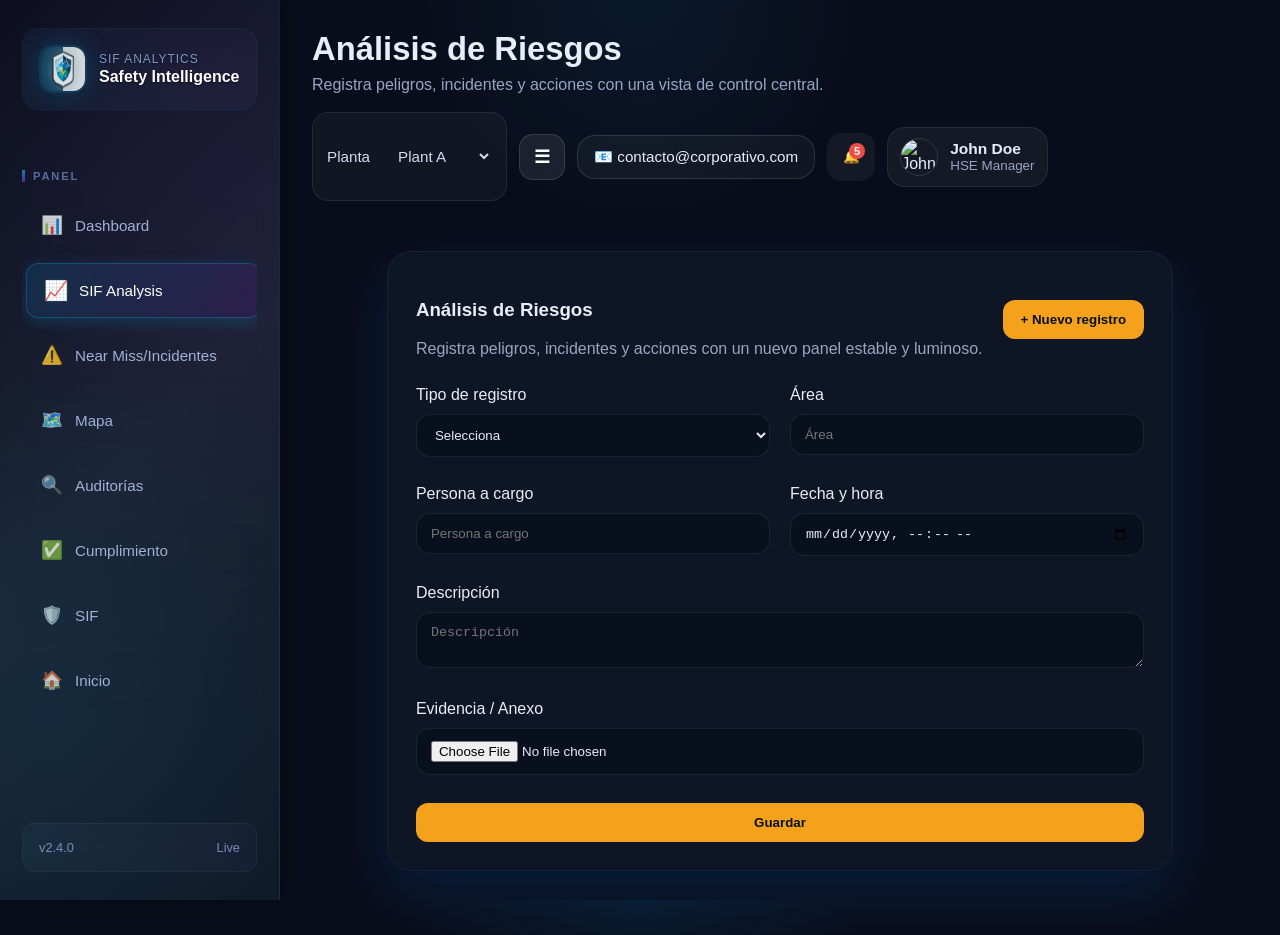
==== OneDrive/Documents/Sistema de gestion de riesgos/analisis.html @ 883df549 "Add risk management project files" ====
<!DOCTYPE html>
<html lang="es">
<head>
  <meta charset="UTF-8">
  <title>Análisis de Riesgos - Sistema de Gestión de Riesgos</title>
  <link rel="stylesheet" href="styles.css">
</head>
<body class="dashboard-shell">
  <aside class="sidebar">
    <div>
      <div class="sidebar-brand">
        <a href="inicio.html" class="sidebar-brand-link">
          <img src="descarga.webp" alt="Logo">
          <div>
            <span class="brand-label">SIF Analytics</span>
            <strong>Safety Intelligence</strong>
          </div>
        </a>
      </div>
      <div class="sidebar-section">Panel</div>
      <nav class="sidebar-nav">
        <a href="dashboard.html"><span class="nav-icon">📊</span>Dashboard</a>
        <a href="analisis.html" class="active"><span class="nav-icon">📈</span>SIF Analysis</a>
        <a href="incidentes.html"><span class="nav-icon">⚠️</span>Near Miss/Incidentes</a>
        <a href="mapa.html"><span class="nav-icon">🗺️</span>Mapa</a>
        <a href="auditorias.html"><span class="nav-icon">🔍</span>Auditorías</a>
        <a href="cumplimiento.html"><span class="nav-icon">✅</span>Cumplimiento</a>
        <a href="SIF.html"><span class="nav-icon">🛡️</span>SIF</a>
        <a href="inicio.html"><span class="nav-icon">🏠</span>Inicio</a>
      </nav>
    </div>
    <div class="sidebar-footer">
      <div>v2.4.0</div>
      <div>Live</div>
    </div>
  </aside>

  <main class="dashboard-main">
    <header class="topbar">
      <div class="topbar-title">
        <h1>Análisis de Riesgos</h1>
        <p>Registra peligros, incidentes y acciones con una vista de control central.</p>
      </div>
      <div class="topbar-actions">
        <div class="control-pill">
          <span>Planta</span>
          <select>
            <option>Plant A</option>
            <option>All Plants</option>
          </select>
        </div>
        <button class="sidebar-toggle" onclick="document.body.classList.toggle('sidebar-collapsed')" title="Mostrar u ocultar menú">☰</button>
        <div class="email-chip">📧 contacto@corporativo.com</div>
        <button class="icon-button" title="Notificaciones">
          <span class="notification-dot">5</span>
          🔔
        </button>
        <div class="user-widget small">
          <img src="https://i.pravatar.cc/100?img=12" alt="John Doe">
          <div>
            <div class="user-name">John Doe</div>
            <div class="user-role">HSE Manager</div>
          </div>
        </div>
      </div>
    </header>

  <section class="page-content">
    <section class="page-surface" style="max-width: 900px; margin: auto;">
      <div style="display:flex; justify-content:space-between; flex-wrap:wrap; gap:20px; align-items:center;">
        <div>
          <h1>Análisis de Riesgos</h1>
          <p style="color:#9aa5c5; margin: 10px 0 0;">Registra peligros, incidentes y acciones con un nuevo panel estable y luminoso.</p>
        </div>
        <button class="button-primary">+ Nuevo registro</button>
      </div>

      <form style="margin-top: 28px; display:grid; gap:18px;">
        <div class="form-row">
          <label>
            Tipo de registro
            <select required>
              <option value="">Selecciona</option>
              <option>Peligro potencial</option>
              <option>Accidente</option>
              <option>Casi accidente</option>
              <option>Primeros auxilios</option>
            </select>
          </label>
          <label>
            Área
            <input type="text" placeholder="Área" required>
          </label>
        </div>

        <div class="form-row">
          <label>
            Persona a cargo
            <input type="text" placeholder="Persona a cargo" required>
          </label>
          <label>
            Fecha y hora
            <input type="datetime-local" required>
          </label>
        </div>

        <label>
          Descripción
          <textarea placeholder="Descripción" required></textarea>
        </label>

        <label>
          Evidencia / Anexo
          <input type="file">
        </label>

        <button type="submit" class="continue-btn">Guardar</button>
      </form>
    </section>
  </section>
  </main>
</body>
</html>
---- OneDrive/Documents/Sistema de gestion de riesgos/styles.css ----
:root {
  --bg: #090d1b;
  --surface: #101827;
  --surface-strong: #0e1625;
  --border: #17213a;
  --accent: #0ca8ea;
  --accent-soft: rgba(12, 168, 234, 0.16);
  --text: #e8eef7;
  --muted: #9aa5c5;
  --danger: #f4a11b;
}

*, *::before, *::after {
  box-sizing: border-box;
}

html {
  scroll-behavior: smooth;
}

body {
  margin: 0;
  padding: 0;
  min-height: 100vh;
  background: radial-gradient(circle at top, rgba(12, 168, 234, 0.08), transparent 20%), var(--bg);
  color: var(--text);
  font-family: Arial, sans-serif;
}

body.dark-theme {
  background-color: #121212;
  color: #fff;
}

header.global-header {
  position: sticky;
  top: 0;
  z-index: 100;
  display: flex;
  flex-direction: column;
  gap: 0;
  background: rgba(15, 22, 32, 0.96);
  border-bottom: 1px solid #192133;
  box-shadow: 0 18px 40px rgba(0, 0, 0, 0.26);
}

header.global-header .header-row {
  display: flex;
  flex-wrap: wrap;
  align-items: center;
  justify-content: space-between;
  gap: 16px;
  padding: 14px 32px;
}

header.global-header .header-row.centered-nav {
  justify-content: center;
}

header.global-header .nav-row {
  padding-bottom: 18px;
  border-top: 1px solid rgba(255, 255, 255, 0.06);
}

.global-nav {
  transition: max-height 0.3s ease, opacity 0.25s ease;
  max-height: 1200px;
  opacity: 1;
  overflow: hidden;
}

.nav-toggle,
.sidebar-toggle {
  display: inline-flex;
  align-items: center;
  justify-content: center;
  width: 46px;
  height: 46px;
  background: rgba(255,255,255,0.08);
  color: #fff;
  border: 1px solid rgba(255,255,255,0.12);
  border-radius: 14px;
  cursor: pointer;
  font-size: 1.15rem;
  line-height: 1;
  transition: background 0.2s ease, transform 0.2s ease, border-color 0.2s ease;
}

.nav-toggle:hover,
.sidebar-toggle:hover {
  background: rgba(255,255,255,0.16);
  transform: translateY(-1px);
  border-color: rgba(255,255,255,0.2);
}

body.nav-collapsed .global-nav {
  max-height: 0;
  opacity: 0;
}

@keyframes fadeInUp {
  from {
    opacity: 0;
    transform: translateY(18px);
  }
  to {
    opacity: 1;
    transform: translateY(0);
  }
}

header.global-header,
.hero-section,
.stats-container,
.modules-section,
.dashboard-main,
.page-content {
  animation: fadeInUp 0.5s ease-out both;
}

.topbar-row {
  width: 100%;
  display: flex;
  flex-wrap: wrap;
  align-items: center;
  justify-content: space-between;
  gap: 16px;
  padding: 14px 32px 0;
}

.topbar-left,
.topbar-right {
  display: flex;
  align-items: center;
  gap: 12px;
}

.topbar-right {
  justify-content: flex-end;
  flex-wrap: wrap;
}

.email-chip {
  display: inline-flex;
  align-items: center;
  gap: 10px;
  padding: 12px 16px;
  border-radius: 18px;
  border: 1px solid rgba(255, 255, 255, 0.12);
  background: rgba(255, 255, 255, 0.04);
  color: var(--text);
  font-size: 0.95rem;
}

.user-widget.small {
  padding: 10px 12px;
  border-radius: 18px;
}

.user-widget.small img {
  width: 38px;
  height: 38px;
}

.icon-button.small {
  width: 44px;
  height: 44px;
}

.global-brand {
  display: flex;
  align-items: center;
  gap: 14px;
}


.global-brand a {
  display: flex;
  align-items: center;
  gap: 12px;
}

.global-brand img {
  width: 56px;
  height: auto;
  border-radius: 16px;
  box-shadow: 0 0 20px rgba(12, 168, 234, 0.18);
}

.global-brand span {
  display: inline-flex;
  align-items: center;
  gap: 8px;
  font-size: 1rem;
  font-weight: 800;
  color: #f5f9ff;
}

.global-nav {
  display: flex;
  flex-wrap: wrap;
  gap: 12px;
  align-items: center;
  justify-content: flex-end;
}

.global-nav a {
  color: var(--muted);
  padding: 10px 14px;
  border-radius: 999px;
  transition: color 0.2s ease, background 0.2s ease;
}

.global-nav a:hover,
.global-nav a.active {
  color: #fff;
  background: rgba(12, 168, 234, 0.14);
}

.page-content {
  padding: 24px 32px 40px;
  max-width: 1180px;
  margin: 0 auto;
}

.page-surface {
  background: rgba(15, 23, 38, 0.96);
  border: 1px solid var(--border);
  border-radius: 24px;
  padding: 28px;
  box-shadow: 0 24px 60px rgba(0, 120, 215, 0.16);
  backdrop-filter: blur(12px);
}

.button-primary,
.secondary-button,
.continue-btn,
.auth-btn,
button {
  border: none;
  border-radius: 12px;
  padding: 12px 18px;
  font-weight: 700;
  cursor: pointer;
  transition: transform 0.2s ease, box-shadow 0.2s ease, background 0.2s ease;
}

.button-primary,
.continue-btn {
  background: var(--danger);
  color: #08101d;
}

.button-primary:hover,
.continue-btn:hover,
.auth-btn:hover,
button:hover {
  transform: translateY(-1px);
  box-shadow: 0 16px 34px rgba(244, 161, 27, 0.2);
}

.secondary-button {
  background: transparent;
  border: 1px solid rgba(244, 161, 27, 0.4);
  color: var(--text);
}

input,
select,
textarea {
  width: 100%;
  padding: 12px 14px;
  margin: 10px 0;
  border: 1px solid rgba(255,255,255,0.08);
  border-radius: 14px;
  background: rgba(9, 17, 30, 0.92);
  color: var(--text);
}

input:focus,
select:focus,
textarea:focus {
  outline: none;
  border-color: var(--accent);
  box-shadow: 0 0 0 4px rgba(12, 168, 234, 0.12);
}

a {
  color: inherit;
}

.form-row {
  display: grid;
  grid-template-columns: repeat(auto-fit, minmax(220px, 1fr));
  gap: 20px;
}

.card,
.summary-card,
.chart-container,
.panel,
.body-panel {
  background: rgba(14, 23, 38, 0.96);
  border: 1px solid rgba(41, 57, 85, 0.85);
  border-radius: 20px;
  box-shadow: 0 20px 50px rgba(0, 100, 210, 0.12);
}

.card,
.summary-card,
.chart-container,
.panel,
.body-panel {
  padding: 22px;
}

.card:hover,
.summary-card:hover,
.chart-container:hover,
.panel:hover,
.body-panel:hover {
  transform: translateY(-3px);
  border-color: rgba(12, 168, 234, 0.4);
}

.summary-card h3,
.card h2,
.panel h2,
.chart-box h3 {
  margin: 0 0 14px;
  color: #9aa5c5;
}

.summary-card .value,
.stat-number,
.card p,
.chart-box p {
  color: #fff;
}

@media (max-width: 900px) {
  .global-header {
    justify-content: center;
  }
  .global-nav {
    justify-content: center;
    width: 100%;
  }
}

@media (max-width: 640px) {
  .page-content {
    padding: 20px 18px 32px;
  }
}

.dashboard-shell {
  display: grid;
  grid-template-columns: 280px 1fr;
  min-height: 100vh;
  height: 100vh;
  transition: grid-template-columns 0.25s ease;
}

.dashboard-shell.sidebar-collapsed {
  grid-template-columns: 0 1fr;
}

.sidebar {
  width: 280px;
  min-width: 280px;
  height: 100vh;
  max-height: 100vh;
  background: linear-gradient(135deg, #0a0f1c 0%, #1a2332 50%, #0e1724 100%);
  border-right: 1px solid rgba(12,168,234,0.15);
  padding: 28px 22px;
  display: flex;
  flex-direction: column;
  justify-content: space-between;
  transition: width 0.25s ease, opacity 0.25s ease;
  overflow: hidden;
  box-shadow: 4px 0 20px rgba(0,0,0,0.3);
  position: relative;
}

.sidebar::before {
  content: '';
  position: absolute;
  top: 0;
  left: 0;
  right: 0;
  bottom: 0;
  background: radial-gradient(circle at 20% 80%, rgba(12,168,234,0.08) 0%, transparent 50%),
              radial-gradient(circle at 80% 20%, rgba(168,12,234,0.06) 0%, transparent 50%);
  pointer-events: none;
}

.sidebar > div:first-child {
  flex: 1;
  overflow-y: auto;
  display: flex;
  flex-direction: column;
  gap: 0;
}

.sidebar > div:first-child::-webkit-scrollbar {
  width: 6px;
}

.sidebar > div:first-child::-webkit-scrollbar-thumb {
  background: rgba(255,255,255,0.12);
  border-radius: 3px;
}

.sidebar > div:first-child::-webkit-scrollbar-track {
  background: transparent;
}

.dashboard-shell.sidebar-collapsed .sidebar {
  width: 0;
  min-width: 0;
  opacity: 0;
  pointer-events: none;
}

.dashboard-shell.sidebar-collapsed .dashboard-main {
  padding-left: 32px;
}

.sidebar-brand {
  display: flex;
  align-items: center;
  gap: 14px;
  margin-bottom: 32px;
  padding: 16px;
  background: rgba(255,255,255,0.02);
  border-radius: 16px;
  border: 1px solid rgba(12,168,234,0.1);
  backdrop-filter: blur(10px);
  position: relative;
  overflow: hidden;
}

.sidebar-brand::before {
  content: '';
  position: absolute;
  top: 0;
  left: 0;
  right: 0;
  bottom: 0;
  background: linear-gradient(45deg, rgba(12,168,234,0.05), rgba(168,12,234,0.03));
  border-radius: inherit;
}

.sidebar-brand-link {
  display: flex;
  align-items: center;
  gap: 12px;
  color: inherit;
  text-decoration: none;
  position: relative;
  z-index: 1;
}

.sidebar-brand img {
  width: 48px;
  height: 48px;
  border-radius: 14px;
  box-shadow: 0 0 24px rgba(12,168,234,0.25),
              0 4px 16px rgba(0,0,0,0.2);
  border: 2px solid rgba(12,168,234,0.2);
  transition: all 0.3s ease;
  position: relative;
}

.sidebar-brand:hover img {
  transform: scale(1.05);
  box-shadow: 0 0 32px rgba(12,168,234,0.4),
              0 6px 20px rgba(0,0,0,0.3);
}

.sidebar-brand strong,
.brand-label {
  display: block;
  color: #fff;
  font-weight: 600;
  text-shadow: 0 1px 2px rgba(0,0,0,0.5);
}

.brand-label {
  font-size: 0.75rem;
  color: #7c99c7;
  letter-spacing: 0.08em;
  text-transform: uppercase;
  font-weight: 500;
  margin-bottom: 2px;
}

.sidebar-section {
  color: #546e9e;
  font-size: 0.7rem;
  letter-spacing: 0.16em;
  margin: 28px 0 16px;
  text-transform: uppercase;
  font-weight: 600;
  padding-left: 8px;
  border-left: 3px solid rgba(12,168,234,0.3);
  position: relative;
}

.sidebar-section::before {
  content: '';
  position: absolute;
  left: -3px;
  top: 0;
  bottom: 0;
  width: 3px;
  background: linear-gradient(to bottom, rgba(12,168,234,0.6), rgba(168,12,234,0.4));
}

.sidebar-nav {
  display: grid;
  gap: 10px;
}

.sidebar-nav a {
  display: flex;
  align-items: center;
  gap: 12px;
  padding: 16px 18px;
  color: #a1b0d6;
  text-decoration: none;
  border-radius: 12px;
  border: 1px solid transparent;
  transition: all 0.3s cubic-bezier(0.4, 0, 0.2, 1);
  font-size: 0.95rem;
  font-weight: 500;
  position: relative;
  overflow: hidden;
  backdrop-filter: blur(5px);
}

.sidebar-nav a::before {
  content: '';
  position: absolute;
  top: 0;
  left: -100%;
  width: 100%;
  height: 100%;
  background: linear-gradient(90deg, transparent, rgba(12,168,234,0.1), transparent);
  transition: left 0.5s ease;
}

.sidebar-nav a:hover::before {
  left: 100%;
}

.sidebar-nav a.active,
.sidebar-nav a:hover {
  color: #fff;
  background: linear-gradient(135deg, rgba(12,168,234,0.15), rgba(168,12,234,0.1));
  border-color: rgba(12,168,234,0.3);
  transform: translateX(4px);
  box-shadow: 0 4px 16px rgba(12,168,234,0.2);
}

.sidebar-footer {
  display: flex;
  justify-content: space-between;
  align-items: center;
  color: #7a8cb8;
  font-size: 0.8rem;
  margin-top: 28px;
  padding: 16px;
  background: rgba(255,255,255,0.02);
  border-radius: 12px;
  border: 1px solid rgba(255,255,255,0.05);
  backdrop-filter: blur(10px);
  position: relative;
}

.sidebar-footer::before {
  content: '';
  position: absolute;
  top: 0;
  left: 0;
  right: 0;
  bottom: 0;
  background: linear-gradient(45deg, rgba(12,168,234,0.03), rgba(168,12,234,0.02));
  border-radius: inherit;
}

.sidebar-nav a .nav-icon {
  font-size: 1.1rem;
  opacity: 0.8;
  transition: all 0.3s ease;
}

.sidebar-nav a:hover .nav-icon,
.sidebar-nav a.active .nav-icon {
  opacity: 1;
  transform: scale(1.1);
}

.dashboard-main {
  padding: 24px 32px;
  display: flex;
  flex-direction: column;
  gap: 22px;
}

.topbar {
  display: flex;
  justify-content: space-between;
  gap: 18px;
  flex-wrap: wrap;
  align-items: flex-start;
}

.topbar-title {
  max-width: 640px;
}

.topbar-title h1 {
  margin: 8px 0 10px;
  font-size: 2.05rem;
  line-height: 1.05;
}

.topbar-title p {
  color: #9aa5c5;
  max-width: 560px;
  margin: 0;
}

.topbar-actions {
  display: flex;
  align-items: center;
  gap: 12px;
  flex-wrap: nowrap;
  justify-content: flex-end;
  min-width: 0;
  overflow-x: auto;
  padding-bottom: 4px;
}

.topbar-actions::-webkit-scrollbar {
  height: 6px;
}

.topbar-actions::-webkit-scrollbar-thumb {
  background: rgba(255,255,255,0.14);
  border-radius: 999px;
}

.topbar-actions > * {
  flex-shrink: 0;
  min-width: 0;
}

.control-pill {
  display: inline-flex;
  align-items: center;
  gap: 10px;
  padding: 12px 14px;
  border-radius: 16px;
  border: 1px solid rgba(255,255,255,0.08);
  background: rgba(255,255,255,0.04);
  color: #d3dbef;
  font-size: 0.95rem;
}

.control-pill select,
.control-pill input {
  border: none;
  background: transparent;
  color: inherit;
  font: inherit;
  outline: none;
}

.icon-button {
  position: relative;
  display: inline-flex;
  align-items: center;
  justify-content: center;
  width: 48px;
  height: 48px;
  border: none;
  border-radius: 14px;
  background: rgba(255,255,255,0.05);
  color: #fff;
  cursor: pointer;
}

.notification-dot {
  position: absolute;
  top: 10px;
  right: 10px;
  width: 16px;
  height: 16px;
  border-radius: 50%;
  background: #f04e44;
  display: inline-flex;
  align-items: center;
  justify-content: center;
  font-size: 0.7rem;
  color: #fff;
}

.user-widget {
  display: inline-flex;
  align-items: center;
  gap: 12px;
  padding: 10px 14px;
  background: rgba(255,255,255,0.05);
  border: 1px solid rgba(255,255,255,0.08);
  border-radius: 18px;
}

.user-widget img {
  width: 42px;
  height: 42px;
  border-radius: 50%;
  object-fit: cover;
  border: 1px solid rgba(255,255,255,0.12);
}

.user-name {
  font-size: 0.97rem;
  font-weight: 700;
}

.user-role {
  color: #9aa5c5;
  font-size: 0.84rem;
}

.metrics-grid {
  display: grid;
  grid-template-columns: repeat(3, minmax(220px, 1fr));
  gap: 18px;
}

.metric-card {
  background: rgba(255,255,255,0.04);
  border: 1px solid rgba(255,255,255,0.08);
  border-radius: 22px;
  padding: 22px;
  min-height: 130px;
}

.metric-title {
  color: #9aa5c5;
  margin-bottom: 14px;
  font-size: 0.92rem;
}

.metric-value {
  font-size: 2rem;
  font-weight: 800;
  color: #fff;
}

.metric-note {
  margin-top: 10px;
  color: #8da1ca;
  font-size: 0.95rem;
}

.panel-grid {
  display: grid;
  grid-template-columns: 2fr 1.2fr;
  gap: 20px;
}

.chart-panel,
.summary-panel,
.activity-panel,
.panel {
  background: rgba(255,255,255,0.04);
  border: 1px solid rgba(255,255,255,0.08);
  border-radius: 24px;
  padding: 24px;
}

.chart-panel h2,
.summary-panel h2,
.activity-panel h2,
.panel h2 {
  margin-top: 0;
  color: #eef4ff;
}

.chart-box {
  position: relative;
}

.chart-box canvas {
  width: 100% !important;
  height: auto !important;
}

.risk-matrix {
  display: grid;
  grid-template-columns: repeat(5, 1fr);
  gap: 8px;
  margin-top: 18px;
}

.matrix-cell {
  min-height: 64px;
  border-radius: 14px;
  display: flex;
  align-items: center;
  justify-content: center;
  color: #fff;
  font-size: 0.85rem;
  text-align: center;
  line-height: 1.2;
  padding: 10px;
}

.matrix-cell.level-1 { background: #1c365b; }
.matrix-cell.level-2 { background: #1f4d7d; }
.matrix-cell.level-3 { background: #f4a11b; }
.matrix-cell.level-4 { background: #f04e44; }
.matrix-cell.level-5 { background: #c93b58; }

.risk-legend {
  display: grid;
  grid-template-columns: repeat(2, minmax(0, 1fr));
  gap: 10px;
  margin-top: 18px;
}

.risk-legend span {
  display: inline-flex;
  align-items: center;
  gap: 10px;
  color: #9aa5c5;
  font-size: 0.9rem;
}

.legend-swatch {
  width: 14px;
  height: 14px;
  border-radius: 4px;
  display: inline-block;
}

.activity-panel ul {
  list-style: none;
  margin: 0;
  padding: 0;
  display: grid;
  gap: 14px;
}

.activity-panel li {
  background: rgba(255,255,255,0.03);
  border: 1px solid rgba(255,255,255,0.08);
  border-radius: 18px;
  padding: 16px;
}

.activity-panel li strong {
  display: block;
  color: #fff;
  margin-bottom: 6px;
}

.activity-panel li span {
  color: #9aa5c5;
  font-size: 0.92rem;
}

@media (max-width: 1180px) {
  .dashboard-shell {
    grid-template-columns: 1fr;
  }
  .sidebar {
    position: relative;
    width: 100%;
    border-right: none;
    border-bottom: 1px solid rgba(255,255,255,0.06);
  }
  .dashboard-main {
    padding: 20px;
  }
  .metrics-grid,
  .panel-grid {
    grid-template-columns: 1fr;
  }
}

@media (max-width: 760px) {
  .topbar {
    flex-direction: column;
    align-items: stretch;
  }
  .topbar-actions {
    justify-content: space-between;
  }
}

@import url('hero-bg.css');

.legacy-page-header {
  text-align: center;
  padding: 30px;
  background: #1f1f1f;
  border-bottom: 2px solid #0078D7;
}

.legacy-page-header h1 {
  margin: 0;
  font-size: 28px;
  color: #fff;
}

.modules-container {
  display: flex;
  flex-wrap: wrap;
  justify-content: center;
  margin: 30px;
}

.module-card {
  background: #1e1e1e;
  border: 1px solid #333;
  border-radius: 10px;
  width: 280px;
  margin: 15px;
  padding: 20px;
  text-align: center;
  transition: transform 0.2s, box-shadow 0.2s;
}

.module-card:hover {
  transform: scale(1.05);
  box-shadow: 0 4px 12px rgba(0,0,0,0.5);
}

.module-card h2 {
  margin: 10px 0;
  color: #0078D7;
}

.module-card p {
  font-size: 14px;
  color: #ccc;
}

.icon {
  font-size: 40px;
  margin-bottom: 10px;
}

/* ===== HERO SECTION ===== */
.hero-section {
  background-image: linear-gradient(rgba(10, 31, 62, 0.75), rgba(26, 10, 46, 0.85)), url('img.webp');
  background-size: cover;
  background-position: center;
  background-repeat: no-repeat;
  padding: 120px 30px;
  text-align: center;
  position: relative;
  overflow: hidden;
  min-height: 500px;
  display: flex;
  align-items: center;
  justify-content: center;
}

.hero-section::before {
  content: '';
  position: absolute;
  top: 0;
  left: 0;
  right: 0;
  bottom: 0;
  background: radial-gradient(circle at 20% 50%, rgba(0, 120, 215, 0.08) 0%, transparent 50%);
  pointer-events: none;
}

.hero-content {
  position: relative;
  z-index: 1;
  max-width: 700px;
  animation: fadeInUp 1s ease-out;
}

.hero-content h1 {
  font-size: 48px;
  margin: 0 0 20px 0;
  color: #fff;
  font-weight: bold;
  text-shadow: 0 2px 10px rgba(0, 0, 0, 0.7);
  letter-spacing: 0.5px;
}

.hero-content p {
  font-size: 18px;
  color: #e0e8f0;
  max-width: 650px;
  margin: 0 auto 30px;
  line-height: 1.8;
  text-shadow: 0 1px 5px rgba(0, 0, 0, 0.6);
}

/* ===== STATS SECTION ===== */
.stats-container {
  display: grid;
  grid-template-columns: repeat(auto-fit, minmax(220px, 1fr));
  gap: 20px;
  max-width: 1000px;
  margin: 0 auto;
  padding: 30px;
}

.stat-card {
  background: #1e1e1e;
  border: 1px solid #0078D7;
  border-radius: 12px;
  padding: 25px;
  text-align: center;
  transition: all 0.3s ease;
  box-shadow: 0 4px 6px rgba(0, 0, 0, 0.3);
}

.stat-card:hover {
  transform: translateY(-5px);
  box-shadow: 0 12px 20px rgba(0, 120, 215, 0.2);
  border-color: #0ca8ea;
}

.stat-number {
  font-size: 36px;
  font-weight: bold;
  color: #0078D7;
  margin: 10px 0;
}

.stat-label {
  font-size: 14px;
  color: #999;
  text-transform: uppercase;
  letter-spacing: 1px;
}

/* ===== MODULES SECTION ===== */
.modules-section {
  padding: 40px 30px;
  background: #121212;
}

.section-title {
  text-align: center;
  font-size: 28px;
  margin-bottom: 40px;
  color: #fff;
}

.section-title::after {
  content: '';
  display: block;
  width: 60px;
  height: 3px;
  background: #0078D7;
  margin: 15px auto 0;
}

/* ===== FOOTER ===== */
footer {
  background: #0f0f0f;
  border-top: 1px solid #333;
  padding: 20px;
  text-align: center;
  color: #666;
  font-size: 12px;
}

/* ===== ANIMATIONS ===== */
@keyframes fadeInUp {
  from {
    opacity: 0;
    transform: translateY(20px);
  }
  to {
    opacity: 1;
    transform: translateY(0);
  }
}

.hero-section {
  animation: fadeInUp 0.8s ease-out;
}

.stat-card {
  animation: fadeInUp 0.8s ease-out;
  animation-fill-mode: both;
}

.stat-card:nth-child(1) { animation-delay: 0.1s; }
.stat-card:nth-child(2) { animation-delay: 0.2s; }
.stat-card:nth-child(3) { animation-delay: 0.3s; }
.stat-card:nth-child(4) { animation-delay: 0.4s; }

.module-card {
  animation: fadeInUp 0.8s ease-out;
  animation-fill-mode: both;
}

/* ===== RESPONSIVE ===== */
@media (max-width: 768px) {
  .hero-content h1 {
    font-size: 32px;
  }
  
  .hero-content p {
    font-size: 16px;
  }
  
  .stats-container {
    grid-template-columns: repeat(auto-fit, minmax(150px, 1fr));
    gap: 15px;
    padding: 20px;
  }
  
  .stat-number {
    font-size: 28px;
  }
  
  .section-title {
    font-size: 22px;
  }
}
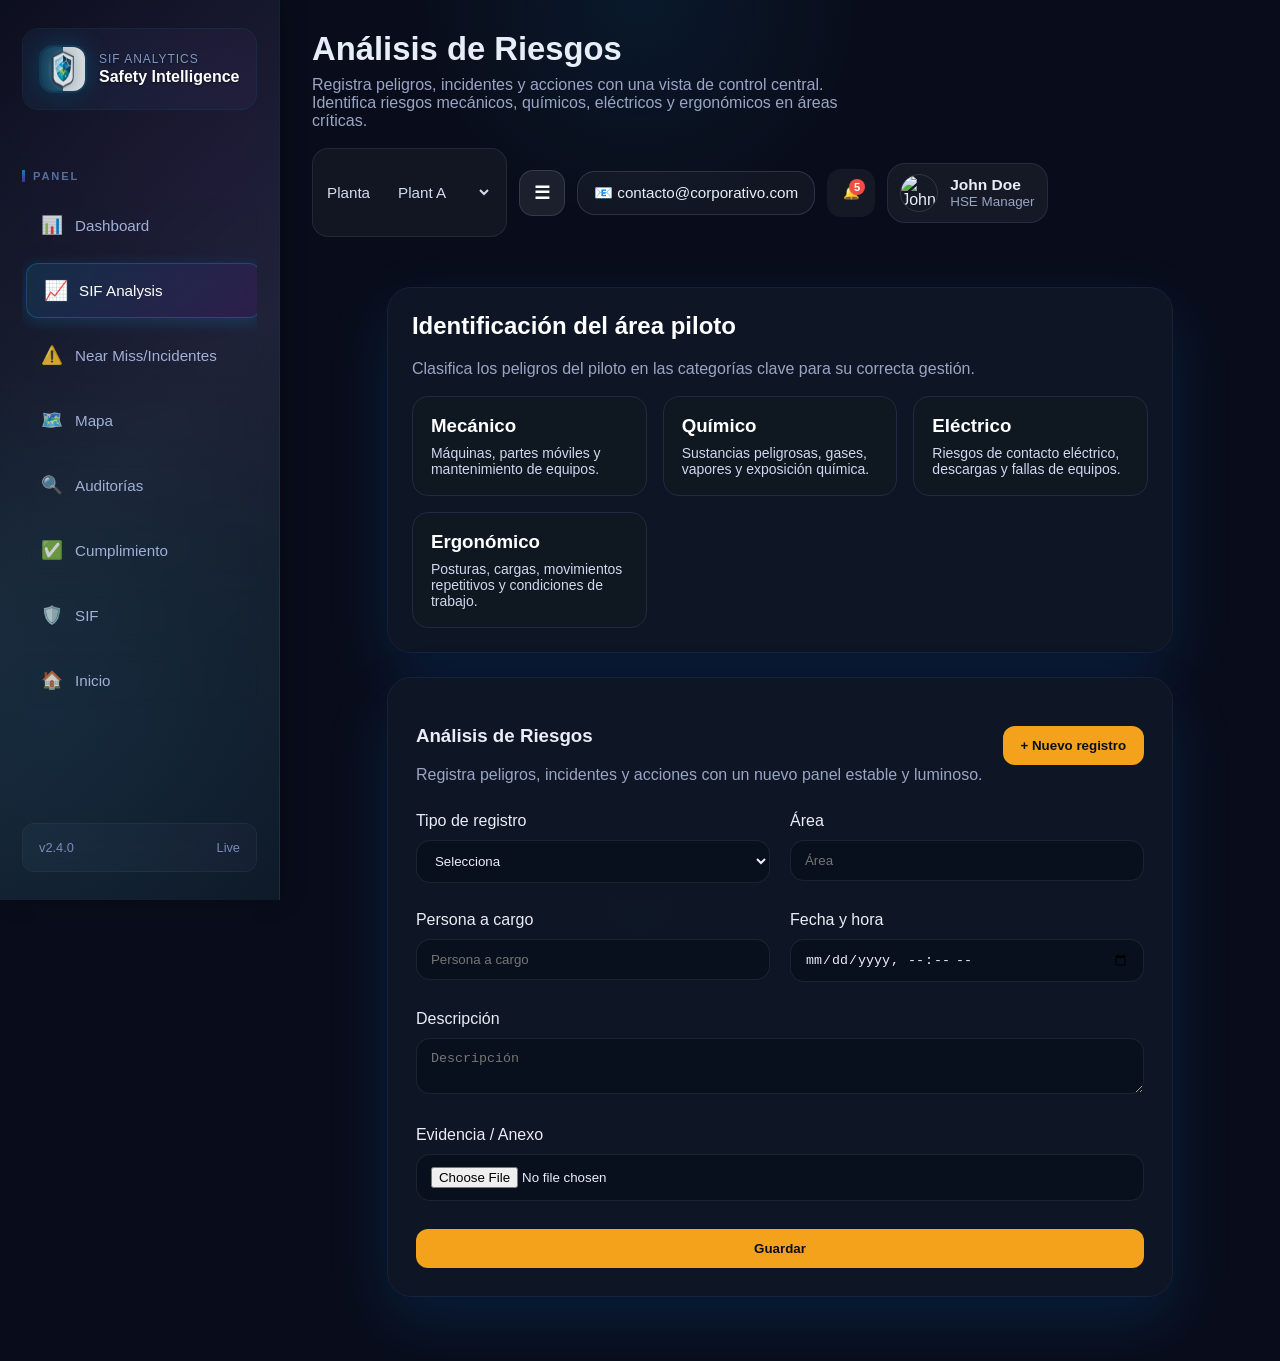
==== commit be9d51c3: "Apply PDF recommendations across project pages" ====
--- a/OneDrive/Documents/Sistema de gestion de riesgos/analisis.html
+++ b/OneDrive/Documents/Sistema de gestion de riesgos/analisis.html
@@ -39,7 +39,7 @@
     <header class="topbar">
       <div class="topbar-title">
         <h1>Análisis de Riesgos</h1>
-        <p>Registra peligros, incidentes y acciones con una vista de control central.</p>
+        <p>Registra peligros, incidentes y acciones con una vista de control central. Identifica riesgos mecánicos, químicos, eléctricos y ergonómicos en áreas críticas.</p>
       </div>
       <div class="topbar-actions">
         <div class="control-pill">
@@ -66,6 +66,28 @@
     </header>
 
   <section class="page-content">
+    <section class="page-surface" style="max-width: 900px; margin: auto 0 24px; padding: 24px;">
+      <h2 style="margin-top:0; color:#fff;">Identificación del área piloto</h2>
+      <p style="color:#9aa5c5; margin: 10px 0 18px;">Clasifica los peligros del piloto en las categorías clave para su correcta gestión.</p>
+      <div style="display:grid; gap:16px; grid-template-columns:repeat(auto-fit,minmax(180px,1fr));">
+        <div style="background:#0f1720; border:1px solid #1f2a45; border-radius:16px; padding:18px;">
+          <h3 style="margin:0 0 8px; color:#fff;">Mecánico</h3>
+          <p style="margin:0; color:#cfd8ef; font-size:14px;">Máquinas, partes móviles y mantenimiento de equipos.</p>
+        </div>
+        <div style="background:#0f1720; border:1px solid #1f2a45; border-radius:16px; padding:18px;">
+          <h3 style="margin:0 0 8px; color:#fff;">Químico</h3>
+          <p style="margin:0; color:#cfd8ef; font-size:14px;">Sustancias peligrosas, gases, vapores y exposición química.</p>
+        </div>
+        <div style="background:#0f1720; border:1px solid #1f2a45; border-radius:16px; padding:18px;">
+          <h3 style="margin:0 0 8px; color:#fff;">Eléctrico</h3>
+          <p style="margin:0; color:#cfd8ef; font-size:14px;">Riesgos de contacto eléctrico, descargas y fallas de equipos.</p>
+        </div>
+        <div style="background:#0f1720; border:1px solid #1f2a45; border-radius:16px; padding:18px;">
+          <h3 style="margin:0 0 8px; color:#fff;">Ergonómico</h3>
+          <p style="margin:0; color:#cfd8ef; font-size:14px;">Posturas, cargas, movimientos repetitivos y condiciones de trabajo.</p>
+        </div>
+      </div>
+    </section>
     <section class="page-surface" style="max-width: 900px; margin: auto;">
       <div style="display:flex; justify-content:space-between; flex-wrap:wrap; gap:20px; align-items:center;">
         <div>
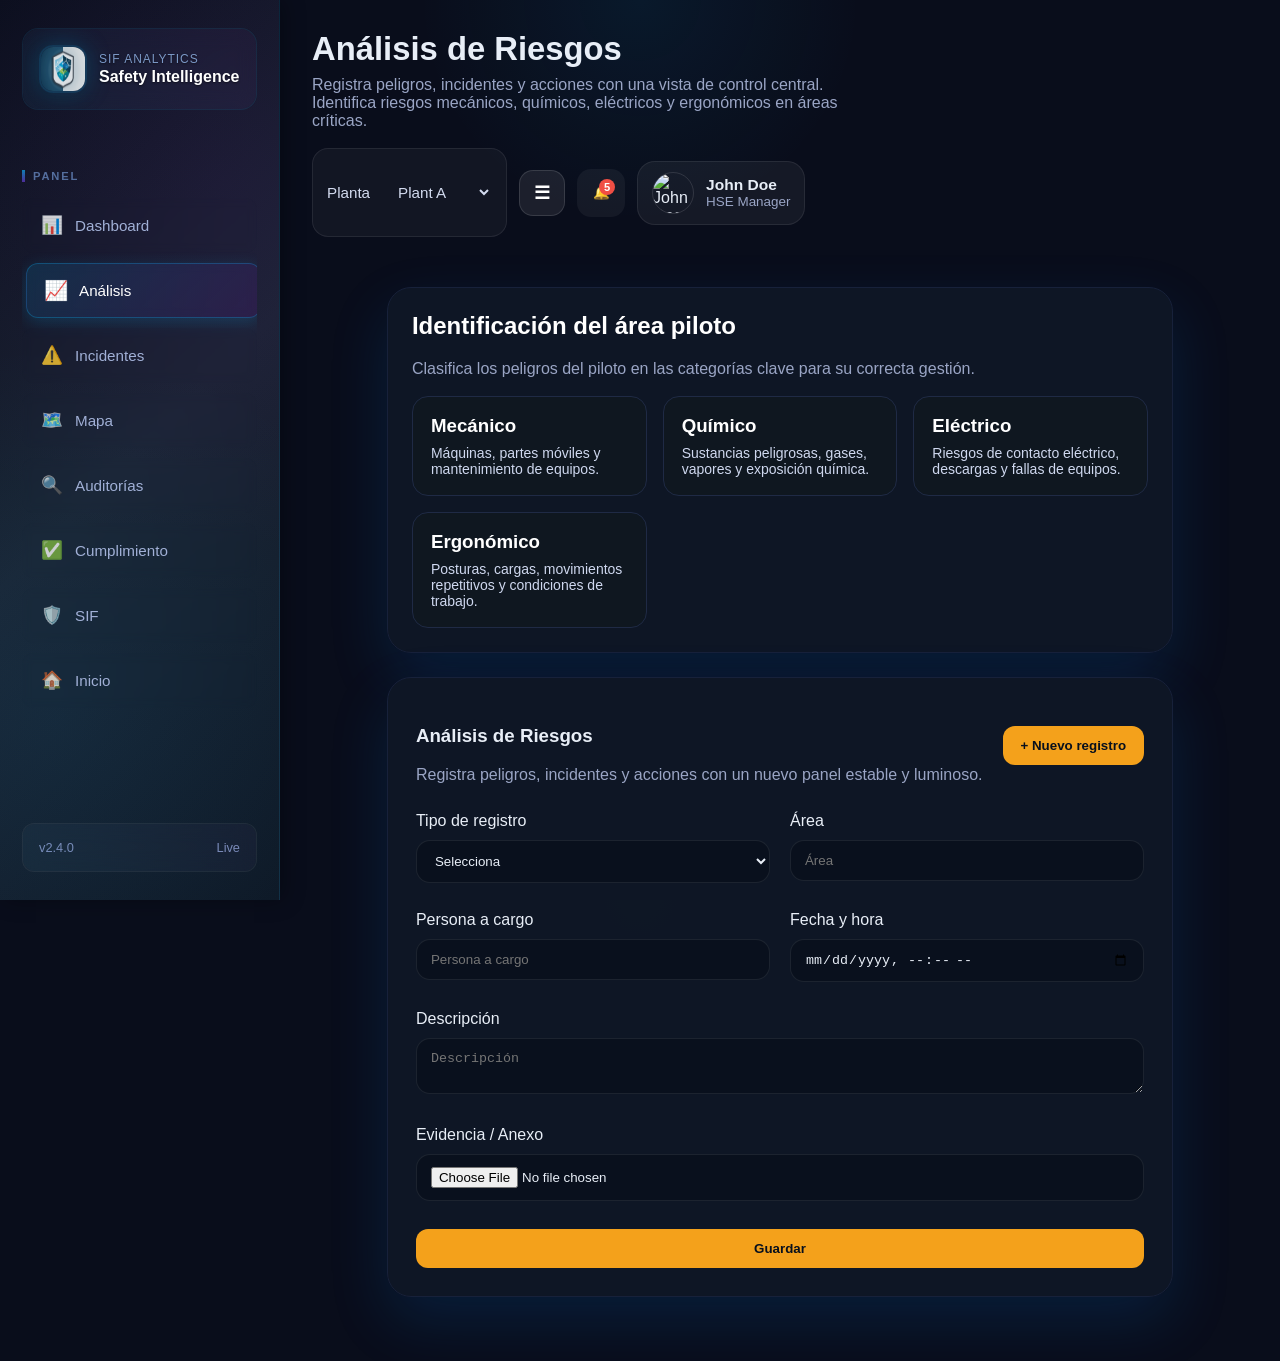
==== commit fa01ca39: "Unify sidebar nav, remove corporate contact, and normalize headers" ====
--- a/OneDrive/Documents/Sistema de gestion de riesgos/analisis.html
+++ b/OneDrive/Documents/Sistema de gestion de riesgos/analisis.html
@@ -20,8 +20,8 @@
       <div class="sidebar-section">Panel</div>
       <nav class="sidebar-nav">
         <a href="dashboard.html"><span class="nav-icon">📊</span>Dashboard</a>
-        <a href="analisis.html" class="active"><span class="nav-icon">📈</span>SIF Analysis</a>
-        <a href="incidentes.html"><span class="nav-icon">⚠️</span>Near Miss/Incidentes</a>
+        <a href="analisis.html" class="active"><span class="nav-icon">📈</span>Análisis</a>
+        <a href="incidentes.html"><span class="nav-icon">⚠️</span>Incidentes</a>
         <a href="mapa.html"><span class="nav-icon">🗺️</span>Mapa</a>
         <a href="auditorias.html"><span class="nav-icon">🔍</span>Auditorías</a>
         <a href="cumplimiento.html"><span class="nav-icon">✅</span>Cumplimiento</a>
@@ -50,7 +50,6 @@
           </select>
         </div>
         <button class="sidebar-toggle" onclick="document.body.classList.toggle('sidebar-collapsed')" title="Mostrar u ocultar menú">☰</button>
-        <div class="email-chip">📧 contacto@corporativo.com</div>
         <button class="icon-button" title="Notificaciones">
           <span class="notification-dot">5</span>
           🔔
--- a/OneDrive/Documents/Sistema de gestion de riesgos/styles.css
+++ b/OneDrive/Documents/Sistema de gestion de riesgos/styles.css
@@ -614,12 +614,7 @@
   justify-content: space-between;
   gap: 18px;
   flex-wrap: wrap;
-  align-items: flex-start;
-}
-
-.topbar-title {
-  max-width: 640px;
-}
+  align-items: center;
 
 .topbar-title h1 {
   margin: 8px 0 10px;
